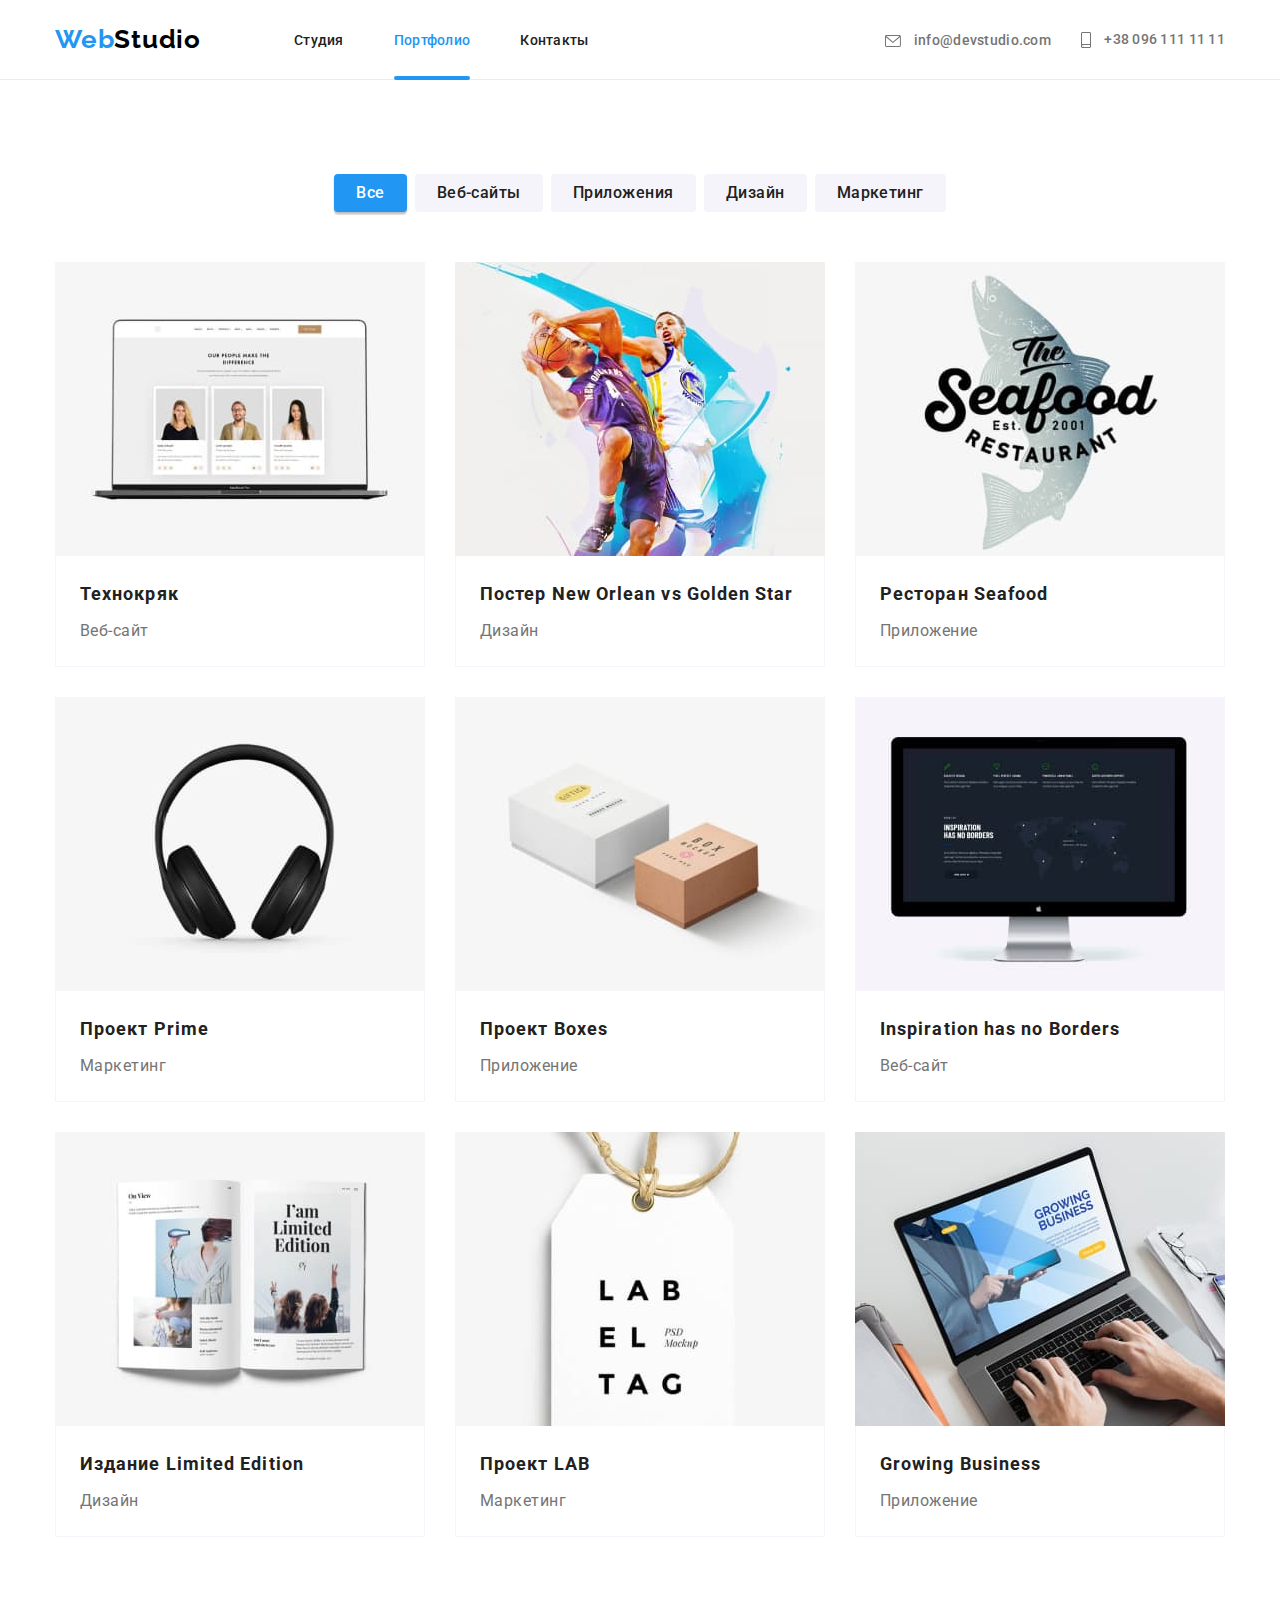
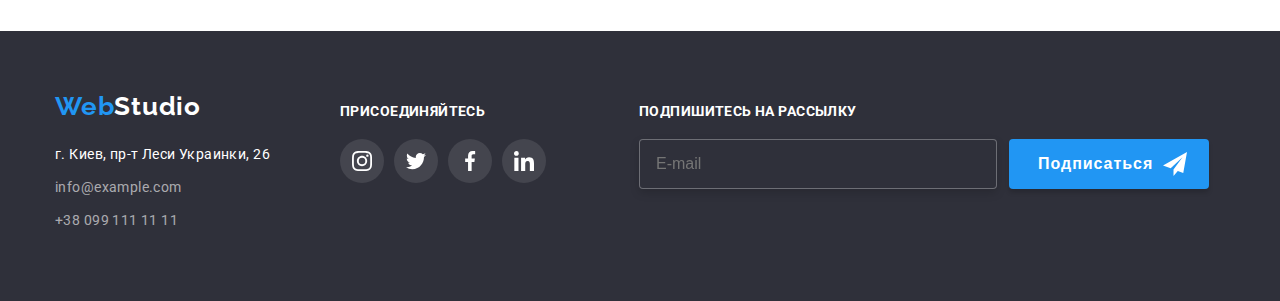
==== portfolio.html @ c829dadd "Initial commit" ====
<!DOCTYPE html>
<html lang="en">
  <head>
    <meta charset="UTF-8" />
    <meta http-equiv="X-UA-Compatible" content="IE=edge" />
    <meta name="viewport" content="width=device-width, initial-scale=1.0" />
    <title>Portfolio</title>
    <link rel="stylesheet" href="node_modules/modern-normalize/modern-normalize.css" />
    <link rel="stylesheet" href="./css/null.css" />
    <link rel="stylesheet" href="./css/styles.css" />
  </head>
  <body>
    <div class="wrapper">
      <header class="page-header">
        <div class="container">
          <nav class="main-nav">
            <a class="logo" href="./index.html"><span class="logo-blue">Web</span>Studio</a>
            <ul class="site-nav">
              <li class="site-nav-line">
                <a href="./index.html" class="nav-link">Студия</a>
              </li>
              <li class="site-nav-line">
                <a href="./portfolio.html" class="nav-link active">Портфолио</a>
              </li>
              <li class="site-nav-line">
                <a href="#" class="nav-link">Контакты</a>
              </li>
            </ul>

            <ul class="contacts">
              <li class="contacts-line">
                <a href="mailto:info@devstudio.com" class="contacts-link">
                  <svg width="16" height="12" class="contacts-icon">
                    <use href="./images/icons.svg#icon-envelope"></use>
                  </svg>
                  info@devstudio.com</a
                >
              </li>
              <li class="contacts-line">
                <a href="tel:+380961111111" class="contacts-link">
                  <svg width="10" height="16" class="contacts-icon">
                    <use href="./images/icons.svg#icon-smartphone"></use>
                  </svg>
                  +38 096 111 11 11</a
                >
              </li>
            </ul>
          </nav>
        </div>
      </header>
      <main>
        <section class="works section">
          <div class="container">
            <h1 class="visually-hidden">Кнопки навигации</h1>
            <ul class="buttons-list">
              <li class="buttons-list-item">
                <button class="buttons-list-button active-btn" type="button">Все</button>
              </li>
              <li class="buttons-list-item">
                <button class="buttons-list-button" type="button">Веб-сайты</button>
              </li>
              <li class="buttons-list-item">
                <button class="buttons-list-button" type="button">Приложения</button>
              </li>
              <li class="buttons-list-item">
                <button class="buttons-list-button" type="button">Дизайн</button>
              </li>
              <li class="buttons-list-item">
                <button class="buttons-list-button" type="button">Маркетинг</button>
              </li>
            </ul>
            <div class="projects">
              <h2 class="visually-hidden">Проэкты</h2>
              <ul class="projects-list">
                <li class="projects-list-item">
                  <a class="projects-link" href="#">
                    <div class="project-thumb">
                      <img
                        class="projects-list-img"
                        src="./images/techno.jpg"
                        alt="technocrack"
                        width="370"
                      />
                      <div class="project-overlay">
                        <p class="project-overlay-text">
                          Ресурс предлагает комплексные предложения с разным уровнем функционала и
                          сервисов. Все это позволит посетителю получить исчерпывающие сведения о
                          компании или частном лице.
                        </p>
                      </div>
                    </div>
                    <div class="projects-list-text">
                      <h3 class="projects-list-title">Технокряк</h3>
                      <p class="projects-list-type">Веб-сайт</p>
                    </div>
                  </a>
                </li>
                <li class="projects-list-item">
                  <a href="" class="projects-link">
                    <div class="project-thumb">
                      <img
                        class="projects-list-img"
                        src="./images/poster.jpg"
                        alt="poster"
                        width="370"
                      />
                      <div class="project-overlay">
                        <p class="project-overlay-text">
                          Ресурс предлагает комплексные предложения с разным уровнем функционала и
                          сервисов. Все это позволит посетителю получить исчерпывающие сведения о
                          компании или частном лице.
                        </p>
                      </div>
                    </div>
                    <div class="projects-list-text">
                      <h3 class="projects-list-title">Постер New Orlean vs Golden Star</h3>
                      <p class="projects-list-type">Дизайн</p>
                    </div>
                  </a>
                </li>
                <li class="projects-list-item">
                  <a href="" class="projects-link">
                    <div class="project-thumb">
                      <img
                        class="projects-list-img"
                        src="./images/seafood.jpg"
                        alt="seafood"
                        width="370"
                      />
                      <div class="project-overlay">
								<p class="project-overlay-text">
								  Ресурс предлагает комплексные предложения с разным уровнем функционала и
								  сервисов. Все это позволит посетителю получить исчерпывающие сведения о
								  компании или частном лице.
								</p>
							 </div>
                    </div>
                    <div class="projects-list-text">
                      <h3 class="projects-list-title">Ресторан Seafood</h3>
                      <p class="projects-list-type">Приложение</p>
                    </div>
                  </a>
                </li>
                <li class="projects-list-item">
                  <a href="" class="projects-link">
                    <div class="project-thumb">
                      <img
                        class="projects-list-img"
                        src="./images/prime.jpg"
                        alt="prime"
                        width="370"
                      />
                      <div class="project-overlay">
								<p class="project-overlay-text">
								  Ресурс предлагает комплексные предложения с разным уровнем функционала и
								  сервисов. Все это позволит посетителю получить исчерпывающие сведения о
								  компании или частном лице.
								</p>
							 </div>
                    </div>
                    <div class="projects-list-text">
                      <h3 class="projects-list-title">Проект Prime</h3>
                      <p class="projects-list-type">Маркетинг</p>
                    </div>
                  </a>
                </li>
                <li class="projects-list-item">
                  <a href="" class="projects-link">
                    <div class="project-thumb">
                      <img
                        class="projects-list-img"
                        src="./images/boxes.jpg"
                        alt="boxes"
                        width="370"
                      />
                      <div class="project-overlay">
								<p class="project-overlay-text">
								  Ресурс предлагает комплексные предложения с разным уровнем функционала и
								  сервисов. Все это позволит посетителю получить исчерпывающие сведения о
								  компании или частном лице.
								</p>
							 </div>
                    </div>
                    <div class="projects-list-text">
                      <h3 class="projects-list-title">Проект Boxes</h3>
                      <p class="projects-list-type">Приложение</p>
                    </div>
                  </a>
                </li>
                <li class="projects-list-item">
                  <a href="" class="projects-link">
                    <div class="project-thumb">
                      <img
                        class="projects-list-img"
                        src="./images/inspiration.jpg"
                        alt="image"
                        width="370"
                      />
                      <div class="project-overlay">
								<p class="project-overlay-text">
								  Ресурс предлагает комплексные предложения с разным уровнем функционала и
								  сервисов. Все это позволит посетителю получить исчерпывающие сведения о
								  компании или частном лице.
								</p>
							 </div>
                    </div>
                    <div class="projects-list-text">
                      <h3 class="projects-list-title">Inspiration has no Borders</h3>
                      <p class="projects-list-type">Веб-сайт</p>
                    </div>
                  </a>
                </li>
                <li class="projects-list-item">
                  <a href="" class="projects-link">
                    <div class="project-thumb">
                      <img
                        class="projects-list-img"
                        src="./images/edition.jpg"
                        alt="image"
                        width="370"
                      />
                      <div class="project-overlay">
								<p class="project-overlay-text">
								  Ресурс предлагает комплексные предложения с разным уровнем функционала и
								  сервисов. Все это позволит посетителю получить исчерпывающие сведения о
								  компании или частном лице.
								</p>
							 </div>
                    </div>
                    <div class="projects-list-text">
                      <h3 class="projects-list-title">Издание Limited Edition</h3>
                      <p class="projects-list-type">Дизайн</p>
                    </div>
                  </a>
                </li>
                <li class="projects-list-item">
                  <a href="" class="projects-link">
                    <div class="project-thumb">
                      <img
                        class="projects-list-img"
                        src="./images/lab.jpg"
                        alt="image"
                        width="370"
                      />
                      <div class="project-overlay">
								<p class="project-overlay-text">
								  Ресурс предлагает комплексные предложения с разным уровнем функционала и
								  сервисов. Все это позволит посетителю получить исчерпывающие сведения о
								  компании или частном лице.
								</p>
							 </div>
                    </div>
                    <div class="projects-list-text">
                      <h3 class="projects-list-title">Проект LAB</h3>
                      <p class="projects-list-type">Маркетинг</p>
                    </div>
                  </a>
                </li>
                <li class="projects-list-item">
                  <a href="" class="projects-link">
                    <div class="project-thumb">
                      <img
                        class="projects-list-img"
                        src="./images/growing.jpg"
                        alt="image"
                        width="370"
                      />
                      <div class="project-overlay">
								<p class="project-overlay-text">
								  Ресурс предлагает комплексные предложения с разным уровнем функционала и
								  сервисов. Все это позволит посетителю получить исчерпывающие сведения о
								  компании или частном лице.
								</p>
							 </div>
                    </div>
                    <div class="projects-list-text">
                      <h3 class="projects-list-title">Growing Business</h3>
                      <p class="projects-list-type">Приложение</p>
                    </div>
                  </a>
                </li>
              </ul>
            </div>
          </div>
        </section>
      </main>
		<footer class="footer">
			<div class="container">
				<div class="bottom-part">
					<div class="address-part">
						<a class="footer-logo" href="./index.html"><span class="logo-blue">Web</span>Studio</a>
						<address class="address">
							<ul class="address-list">
								<li class="address-list-item">
									<a class="address-list-item-map" href="https://goo.gl/maps/neRJqiE3Unt3BaTm8" target="_blank"
										rel="noopener nofollow noreferrer">г. Киев, пр-т Леси Украинки, 26</a>
								</li>
								<li class="address-list-item">
									<a class="address-list-item-link" href="mailto:info@example.com">info@example.com</a>
								</li>
								<li class="address-list-item">
									<a class="address-list-item-link" href="tel:+380991111111">+38 099 111 11 11</a>
								</li>
							</ul>
						</address>
					</div>
					<div class="social-part">
						<h2 class="join-title">Присоединяйтесь</h2>
						<ul class="social-links-footer-list">
							<li class="social-link-footer-item">
								<a href="#" class="social-footer-link">
									<svg width="20" height="20" class="social-footer-icon">
										<use href="./images/icons.svg#icon-instagram-2"></use>
									</svg>
								</a>
							</li>
							<li class="social-link-footer-item">
								<a href="#" class="social-footer-link">
									<svg width="20" height="20" class="social-footer-icon">
										<use href="./images/icons.svg#icon-twitter-1"></use>
									</svg>
								</a>
							</li>
							<li class="social-link-footer-item">
								<a href="#" class="social-footer-link">
									<svg width="20" height="20" class="social-footer-icon">
										<use href="./images/icons.svg#icon-facebook-1"></use>
									</svg>
								</a>
							</li>
							<li class="social-link-footer-item">
								<a href="#" class="social-footer-link">
									<svg width="20" height="20" class="social-footer-icon">
										<use href="./images/icons.svg#icon-linkedin-1"></use>
									</svg>
								</a>
							</li>
						</ul>
					</div>
					<div class="footer-form">
						<h2 class="footer-form-title">Подпишитесь на рассылку</h2>
						<form class="subscribe-form">
							<input class="footer-mail-input" type="email" placeholder="E-mail" name="email" />
							<button type="submit" class="footer-subscribe-btn">
								<span class="footer-button-title">Подписаться</span>
								<svg width="24" height="24" class="send-btn-icon">
									<use href="./images/icons.svg#icon-icon-send"></use>
								</svg>
							</button>
						</form>
					</div>
				</div>
			</div>
		</footer>
    </div>
  </body>
</html>
---- css/null.css ----
html {
  box-sizing: border-box;
}

*,
*::after,
*::before {
  box-sizing: inherit;
  margin: 0;
  padding: 0;
  border: 0;
}

/* Класс для обнуления базовых свойств у списков (ul) */
ul {
  list-style: none;
  padding-left: 0;
  margin: 0;
}

/* Класс для обнуления базовых свойств у ссылок */
a {
  text-decoration: none;
  color: inherit;
}

/* Свойства для корректного отображения картинок */
img {
  display: block;
  max-width: 100%;
  height: auto;
}

/* Свойства для обнуления курсива у address */
address {
  font-style: normal;
}
---- css/styles.css ----
@import url('https://fonts.googleapis.com/css2?family=Raleway:wght@700&family=Roboto:wght@400;500;700;900&display=swap');

.wrapper {
  min-height: 100%;
  overflow: hidden;
}

/* Created styles */
:root {
  --primary-text-color: #757575;
  --title-text-color: #212121;
  --accent: #2196f3;
  --section-color: #2f303a;
  --white: #ffffff;
  --black: #000000;
  --team-bckg: #f5f4fa;
  --footer-contacts: rgba(255, 255, 255, 0.6);
  --border-header: #ececec;
  --banner-gradient: rgba(47, 48, 58, 0.4);
  --social: #afb1b8;
}

/* header */
body {
  font-family: 'Roboto', sans-serif;
  color: var(--primary-text-color);
  letter-spacing: 0.03em;
  background-color: var(--white);
  font-size: 14px;
}
.container {
  max-width: 1200px;
  width: 100%;
  margin: 0 auto;
  padding-left: 15px;
  padding-right: 15px;
}
.page-header {
  height: 80px;
  padding: 24px 0 25px 0;
  border-bottom: 1px solid var(--border-header);
}
.main-nav {
  display: flex;
  align-items: center;
}
.logo {
  font-family: 'Raleway';
  font-weight: 700;
  font-size: 26px;
  line-height: calc(31 / 26);
  letter-spacing: 0.03em;
  color: var(--black);
  margin-right: 93px;
}
.logo-blue {
  color: var(--accent);
}
.site-nav {
  display: flex;
}
.contacts {
  display: flex;
  margin-left: auto;
}

.nav-link,
.contacts-link {
  font-weight: 500;
  font-size: 14px;
  line-height: calc(16 / 14);
  letter-spacing: 0.02em;
}
.site-nav-line:not(:last-child) {
  margin-right: 50px;
}
.contacts-line:not(:last-child) {
  margin-right: 30px;
}

.nav-link {
  color: var(--title-text-color);
  padding: 24px 0 32px 0;

  transition: color 250ms cubic-bezier(0.4, 0, 0.2, 1);
}
.contacts-link {
  color: var(--primary-text-color);
  vertical-align: middle;
  display: inline-block;
  transition: color 250ms cubic-bezier(0.4, 0, 0.2, 1);
}
.contacts-icon {
  vertical-align: middle;
  margin-right: 10px;
  display: inline-block;
  fill: currentColor;
  transition: fill 250ms cubic-bezier(0.4, 0, 0.2, 1);
}
.nav-link:hover,
.nav-link:focus,
.contacts-link:hover,
.contacts-link:focus,
.address-list-item-link:hover,
.address-list-item-link:focus {
  color: var(--accent);
}
.nav-link.active {
  position: relative;
}
.nav-link.active::after {
  content: '';
  position: absolute;
  left: 0;
  bottom: 0;

  display: block;
  width: 100%;
  height: 4px;
  background-color: var(--accent);
  border-radius: 2px;
}
.contacts-link:hover .contacts-icon,
.contacts-link:focus .contacts-icon {
  fill: var(--accent);
}
.active {
  color: var(--accent);
}

.section {
  padding-top: 94px;
  padding-bottom: 94px;
}

/* Hero */
.hero {
  background-color: var(--section-color);
  padding: 199px 0 201px 0;
  margin: 0 auto;
  text-align: center;
  max-width: 1600рх;
  width: 1600px;
  height: 600px;
  background-image: linear-gradient(to right, var(--banner-gradient), var(--banner-gradient)),
    url(../images/banner.jpg);
  background-size: contain;
  background-repeat: no-repeat;
  background-position: center;
}
.hero-title {
  color: var(--white);

  font-weight: 900;
  font-size: 44px;
  line-height: calc(60 / 44);
  width: 696px;
  margin: 0 auto;
  text-align: center;
  letter-spacing: 0.06em;
  text-transform: uppercase;
}
.hero-button {
  position: relative;

  text-align: center;
  letter-spacing: 0.06em;
  color: var(--white);
  font-weight: 700;
  font-size: 16px;
  line-height: calc(30 / 16);
  box-shadow: 0px 4px 4px rgba(0, 0, 0, 0.15);
  border-radius: 4px;
  background-color: var(--accent);
  padding: 10px 32px;
  margin-top: 30px;
  cursor: pointer;
}
.hero-button::after {
  content: '';
  position: absolute;
  left: 32px;
  bottom: 10px;

  display: block;
  width: 70%;
  height: 2px;
  border-radius: 50%;
  transform: scaleX(0);
  background-color: var(--white);
  transition: transform 250ms cubic-bezier(0.4, 0, 0.2, 1);
}
.hero-button:hover::after,
.hero-button:focus::after {
  transform: scaleX(1);
}
/* features */
.features-descr {
  display: flex;
  justify-content: space-between;
}
.features-descr-line {
  width: 270px;
}

.features-title {
  font-weight: 700;
  font-size: 14px;
  line-height: calc(16 / 14);
  text-transform: uppercase;
  color: var(--title-text-color);
  margin-bottom: 10px;
}
.features-title-text {
  font-size: 14px;
  line-height: calc(24 / 14);
  letter-spacing: 0.03em;
}
.feature-icon {
  display: flex;
  justify-content: center;
  align-items: center;
  width: 270px;
  height: 120px;
  background: var(--team-bckg);
  border-radius: 4px;
  margin-bottom: 30px;
}

/* speciality */
.speciality-title {
  font-weight: 700;
  font-size: 36px;
  line-height: calc(42 / 36);
  text-align: center;
  letter-spacing: 0.03em;
  color: var(--title-text-color);
  margin-bottom: 50px;
}
.speciality-list {
  display: flex;
  justify-content: space-between;
}
.speciality-thumb {
  position: relative;
}
.speciality-text {
  position: absolute;
  bottom: 0;
  width: 100%;
  display: inline-block;

  padding: 27px 0px;
  text-align: center;
  text-transform: uppercase;
  background-color: rgba(47, 48, 58, 0.8);
  color: var(--white);
  font-weight: 700;
  line-height: calc(16 / 14);
}

.speciality {
  padding-top: 0;
}
/* team */
.team-title {
  font-weight: 700;
  font-size: 36px;
  line-height: calc(42 / 36);
  text-align: center;
  letter-spacing: 0.03em;
  color: var(--title-text-color);
  margin-bottom: 50px;
}
.team {
  background-color: var(--team-bckg);
}
.team-list {
  display: flex;
  justify-content: space-between;
}
.team-list-item {
  box-shadow: 0px 1px 3px rgba(0, 0, 0, 0.12), 0px 1px 1px rgba(0, 0, 0, 0.14),
    0px 2px 1px rgba(0, 0, 0, 0.2);
  border-radius: 0px 0px 4px 4px;
  background-color: var(--white);
  text-align: center;
}
.team-card {
  padding-top: 30px;
  padding-bottom: 30px;
}
.team-list-item-title {
  font-weight: 500;
  font-size: 16px;
  line-height: calc(19 / 16);
  letter-spacing: 0.03em;
  color: var(--title-text-color);
  margin: 0 0 10px 0;
}
.team-list-item-desc {
  font-size: 16px;
  line-height: calc(19 / 16);
  letter-spacing: 0.03em;
  margin-bottom: 16px;
}
.social-links-list {
  display: flex;
  flex-direction: row;
  justify-content: center;
}
.social-link {
  width: 44px;
  height: 44px;
  display: block;
  display: flex;
  justify-content: center;
  align-items: center;
  outline: transparent;
  border-radius: 50%;
  background-color: var(--white);
  transition: background-color 250ms cubic-bezier(0.4, 0, 0.2, 1);
}
.social-link-item:not(:last-child) {
  margin-right: 10px;
}
.social-link:hover,
.social-link:focus {
  background-color: var(--accent);
}
.social-icon {
  fill: var(--social);
  transition: fill 250ms cubic-bezier(0.4, 0, 0.2, 1);
}
.social-link:hover .social-icon,
.social-link:focus .social-icon {
  fill: var(--white);
}
/* regular-customers */
.regular-customers {
  background-color: var(--white);
}
.regular-customers-title {
  font-weight: 700;
  font-size: 36px;
  line-height: calc(42 / 36);
  text-align: center;
  letter-spacing: 0.03em;
  color: var(--title-text-color);
  margin-bottom: 50px;
}
.regular-customers-list {
  display: flex;
  flex-direction: row;
  justify-content: space-between;
}
.regular-customers-list-link {
  display: inline-block;
  padding: 16px 32px;
  border: 1px solid #afb1b8;
  border-radius: 4px;
  outline: transparent;
  border-color: var(--social);
  transition: border-color 250ms cubic-bezier(0.4, 0, 0.2, 1);
}
.regular-customers-list-icon {
  fill: var(--social);
  transition: fill 250ms cubic-bezier(0.4, 0, 0.2, 1);
}
.regular-customers-list-link:hover,
.regular-customers-list-link:focus,
.regular-customers-list-link:hover .regular-customers-list-icon,
.regular-customers-list-link:focus .regular-customers-list-icon {
  border-color: var(--accent);
  fill: var(--accent);
}
/* footer */
.footer-logo {
  font-family: 'Raleway';
  font-weight: 700;
  font-size: 26px;
  line-height: calc(31 / 26);
  letter-spacing: 0.03em;
  color: var(--white);
  display: inline-block;
  margin-bottom: 20px;
}
.footer {
  background-color: var(--section-color);
  padding: 60px 0;
}
.address {
  font-style: normal;
}
.address-list-item {
  margin-bottom: 9px;
}
.address-list-item-map {
  color: var(--white);
  font-size: 14px;
  line-height: calc(24 / 14);
  letter-spacing: 0.03em;
}
.address-list-item-link {
  color: var(--footer-contacts);
  font-size: 14px;
  line-height: calc(24 / 14);
  letter-spacing: 0.03em;
  transition: color 250ms cubic-bezier(0.4, 0, 0.2, 1);
}
.bottom-part {
  display: flex;
  flex-direction: row;
}
.address-part {
  margin-right: 70px;
}
.social-part {
  padding-top: 12px;
  margin-right: 93px;
}
.join-title {
  font-weight: 700;
  font-size: 14px;
  line-height: calc(16 / 14);
  letter-spacing: 0.03em;
  text-transform: uppercase;
  color: var(--white);
  margin-bottom: 20px;
}
.social-links-footer-list {
  display: flex;
  flex-direction: row;
  justify-content: center;
  padding-bottom: 30px;
}

.social-footer-link {
  width: 44px;
  height: 44px;
  display: block;
  display: flex;
  justify-content: center;
  align-items: center;
  outline: transparent;
  border-radius: 50%;
  background-color: rgba(255, 255, 255, 0.1);
  transition: background-color 250ms cubic-bezier(0.4, 0, 0.2, 1);
}

.social-link-footer-item:not(:last-child) {
  margin-right: 10px;
}
.social-footer-icon {
  fill: var(--white);
}
.social-footer-link:hover,
.social-footer-link:focus {
  background-color: var(--accent);
}
.footer-form {
  padding-top: 12px;
}

.footer-form-title {
  font-weight: 700;
  font-size: 14px;
  line-height: calc(16 / 14);
  letter-spacing: 0.03em;
  text-transform: uppercase;
  color: var(--white);
  margin-bottom: 20px;
}
.subscribe-form {
  display: flex;
}
.footer-mail-input {
  width: 358px;
  display: block;
  background-color: var(--section-color);
  border: 1px solid rgba(255, 255, 255, 0.3);
  filter: drop-shadow(0px 4px 4px rgba(0, 0, 0, 0.15));
  border-radius: 4px;
  padding: 15px 16px 15px 16px;
  color: var(--footer-contacts);
  font-size: 16px;
  margin-right: 12px;
  outline: transparent;
  transition: border 250ms cubic-bezier(0.4, 0, 0.2, 1);
}
.footer-mail-input:focus {
  border: 1px solid var(--accent);
}
.footer-subscribe-btn {
  display: flex;
  align-items: center;
  min-width: 200px;
  box-shadow: 0px 4px 4px rgba(0, 0, 0, 0.15);
  border-radius: 4px;
  background-color: var(--accent);
  cursor: pointer;
}
.footer-button-title {
  display: inline-block;
  padding: 10px 10px 10px 29px;
  color: var(--white);
  font-weight: 700;
  font-size: 16px;
  line-height: calc(30 / 16);
  text-align: center;
  letter-spacing: 0.06em;
}
.send-btn-icon {
  fill: var(--white);
}
/* buttons */
.buttons-list {
  display: flex;
  justify-content: center;
  margin-bottom: 50px;
}
.buttons-list-button {
  font-weight: 500;
  font-size: 16px;
  line-height: calc(26 / 16);
  text-align: center;
  letter-spacing: 0.03em;
  padding: 6px 22px;
  color: var(--title-text-color);
  border-radius: 4px;
  background-color: var(--team-bckg);
  cursor: pointer;
  font-family: inherit;
  box-shadow: none;
  outline: transparent;
  transition: box-shadow 250ms cubic-bezier(0.4, 0, 0.2, 1),
    background-color 250ms cubic-bezier(0.4, 0, 0.2, 1), color 250ms cubic-bezier(0.4, 0, 0.2, 1);
}
.buttons-list-item:not(:last-child) {
  margin-right: 8px;
}
.buttons-list-button:hover,
.buttons-list-button:focus {
  box-shadow: 0px 3px 1px rgba(0, 0, 0, 0.1), 0px 1px 2px rgba(0, 0, 0, 0.08),
    0px 2px 2px rgba(0, 0, 0, 0.12);
  background-color: var(--accent);
  color: var(--white);
}
.active-btn {
  box-shadow: 0px 3px 1px rgba(0, 0, 0, 0.1), 0px 1px 2px rgba(0, 0, 0, 0.08),
    0px 2px 2px rgba(0, 0, 0, 0.12);
  background-color: var(--accent);
  color: var(--white);
}
/* projects */
.projects-list {
  display: flex;
  flex-wrap: wrap;
  justify-content: space-between;
}
.projects-list-item {
  margin-right: 30px;
  margin-bottom: 30px;
}
.projects-list-item:nth-child(3n) {
  margin-right: 0;
}
.projects-list-item:nth-last-child(-n + 3) {
  margin-bottom: 0;
}

.projects-list-text {
  padding: 20px 24px;
  border: 1px solid var(--team-bckg);
  border-top: 0;
}
.projects-list-title {
  font-weight: 700;
  font-size: 18px;
  line-height: calc(36 / 18);
  letter-spacing: 0.06em;
  color: var(--title-text-color);
  margin-bottom: 4px;
}
.projects-list-type {
  font-size: 16px;
  line-height: calc(30 / 16);
  letter-spacing: 0.03em;
}
.project-thumb {
  position: relative;
  overflow: hidden;
}

.project-overlay {
  position: absolute;
  top: 0;
  left: 0;

  width: 100%;
  height: 100%;
  padding: 63px 24px;
  font-size: 18px;
  line-height: calc(28 / 18);
  background-color: rgba(33, 150, 243, 0.9);
  color: var(--white);
  transform: translateY(100%);
  transition: transform 250ms cubic-bezier(0.4, 0, 0.2, 1);
}
.projects-link {
  display: block;
  outline: transparent;
  transition: box-shadow 250ms cubic-bezier(0.4, 0, 0.2, 1);
}

.projects-link:hover,
.projects-link:focus {
  box-shadow: 0px 1px 1px rgba(0, 0, 0, 0.12), 0px 4px 4px rgba(0, 0, 0, 0.06),
    1px 4px 6px rgba(0, 0, 0, 0.16);
}
.projects-link:hover .project-overlay,
.projects-link:focus .project-overlay {
  transform: translateY(0%);
}

/* modal */
.backdrop {
  position: fixed;
  top: 0;
  left: 0;
  width: 100%;
  height: 100%;
  opacity: 1;
  background-color: rgba(0, 0, 0, 0.2);
  transition: opacity 250ms cubic-bezier(0.4, 0, 0.2, 1);
}
.backdrop.is-hidden {
  opacity: 0;
  pointer-events: none;
}
.backdrop.is-hidden .modal {
  transform: translate(-50%, -50%) scale(1.3);
}
.modal {
  position: absolute;
  top: 50%;
  left: 50%;
  transform: translate(-50%, -50%) scale(1);

  width: 528px;
  height: 581px;
  background-color: var(--white);
  box-shadow: 0px 1px 3px rgba(0, 0, 0, 0.12), 0px 1px 1px rgba(0, 0, 0, 0.14),
    0px 2px 1px rgba(0, 0, 0, 0.2);
  border-radius: 4px;
  transition: transform 250ms cubic-bezier(0.4, 0, 0.2, 1);
}
.close-btn {
  position: absolute;
  top: 8px;
  right: 8px;

  display: flex;
  justify-content: center;
  align-items: center;
  width: 30px;
  height: 30px;
  border: 1px solid rgba(0, 0, 0, 0.1);
  border-radius: 50%;
  background-color: var(--white);
  cursor: pointer;
}

.close-btn-icon {
  fill: var(--black);
  transition: fill 250ms cubic-bezier(0.4, 0, 0.2, 1);
}
.close-btn:hover .close-btn-icon {
  fill: var(--accent);
}
.modal-title {
  padding-top: 40px;
  text-align: center;
  margin-bottom: 12px;
  font-weight: 700;
  font-size: 20px;
  line-height: calc(23 / 20);
  color: var(--title-text-color);
}
.modal-form {
  display: flex;
  flex-direction: column;
  justify-content: center;
  align-items: center;
}
.fieldset {
  width: 448px;
  margin-bottom: 20px;
}
.modal-form-label {
  display: flex;
  flex-direction: column;
  margin-bottom: 10px;
}
.modal-form-label:last-child {
  margin-bottom: 0;
}
.modal-form-label-title {
  margin-bottom: 4px;
  font-size: 12px;
  line-height: calc(14 / 12);
  letter-spacing: 0.01em;
  color: var(--primary-text-color);
}
.form-input {
  width: 100%;
  border: 1px solid rgba(33, 33, 33, 0.2);
  border-radius: 4px;
  font-family: inherit;
  font-size: inherit;
  padding: 12px 12px 12px 42px;
  cursor: pointer;
  outline: transparent;
  transition: border 250ms cubic-bezier(0.4, 0, 0.2, 1);
}
.modal-form-label > textarea {
  display: block;
  height: 120px;
  border: 1px solid rgba(33, 33, 33, 0.2);
  border-radius: 4px;
  resize: none;
  padding: 12px 16px;
  font-size: inherit;
  font-family: inherit;
  outline: transparent;
  transition: border 250ms cubic-bezier(0.4, 0, 0.2, 1);
}
.form-input:focus,
.modal-form-label > textarea:focus {
  border: 1px solid var(--accent);
}
.modal-form-label > textarea::placeholder {
  font-family: inherit;
  color: rgba(117, 117, 117, 0.5);
}
.checkbox-label {
  margin-bottom: 30px;
}
.checkbox-label > a {
  color: var(--accent);
  text-decoration: underline;
}
.checkbox-label > a:hover {
  text-decoration: none;
}
.modal-form-button {
  width: 200px;
  padding: 10px 0;
  background-color: var(--accent);
  color: var(--white);
  font-weight: 700;
  font-size: 16px;
  line-height: calc(30 / 16);
  border-radius: 4px;
  cursor: pointer;
  transition: box-shadow 250ms cubic-bezier(0.4, 0, 0.2, 1);
}
.modal-form-button:hover {
  box-shadow: 0px 4px 4px rgba(0, 0, 0, 0.15);
  cursor: pointer;
}
.field-container {
  position: relative;
}
.form-field-icon {
  position: absolute;
  top: 50%;
  left: 12px;
  transform: translateY(-50%);
  fill: var(--title-text-color);
  transition: fill 250ms cubic-bezier(0.4, 0, 0.2, 1);
}
.form-input:focus + .form-field-icon {
  fill: var(--accent);
}
.checkbox-item {
  position: absolute;
  appearance: none;
}
.checkbox-label {
  display: flex;
  justify-content: center;
  align-content: center;
  align-items: center;
  vertical-align: middle;
}
.checkbox-icon {
  display: flex;
  justify-content: center;
  align-items: center;
  width: 16px;
  height: 15px;
  border: 2px solid var(--title-text-color);
  margin-right: 7px;
  border-radius: 2px;
  transition: background-color 250ms cubic-bezier(0.4, 0, 0.2, 1),
    border 250ms cubic-bezier(0.4, 0, 0.2, 1);
}
.checkbox-item:checked + .checkbox-icon {
  background-color: var(--accent);
  border-color: transparent;
}

/* to hide elements */
.visually-hidden {
  position: absolute;
  width: 1px;
  height: 1px;
  margin: -1px;
  border: 0;
  padding: 0;

  white-space: nowrap;
  clip-path: inset(100%);
  clip: rect(0 0 0 0);
  overflow: hidden;
}
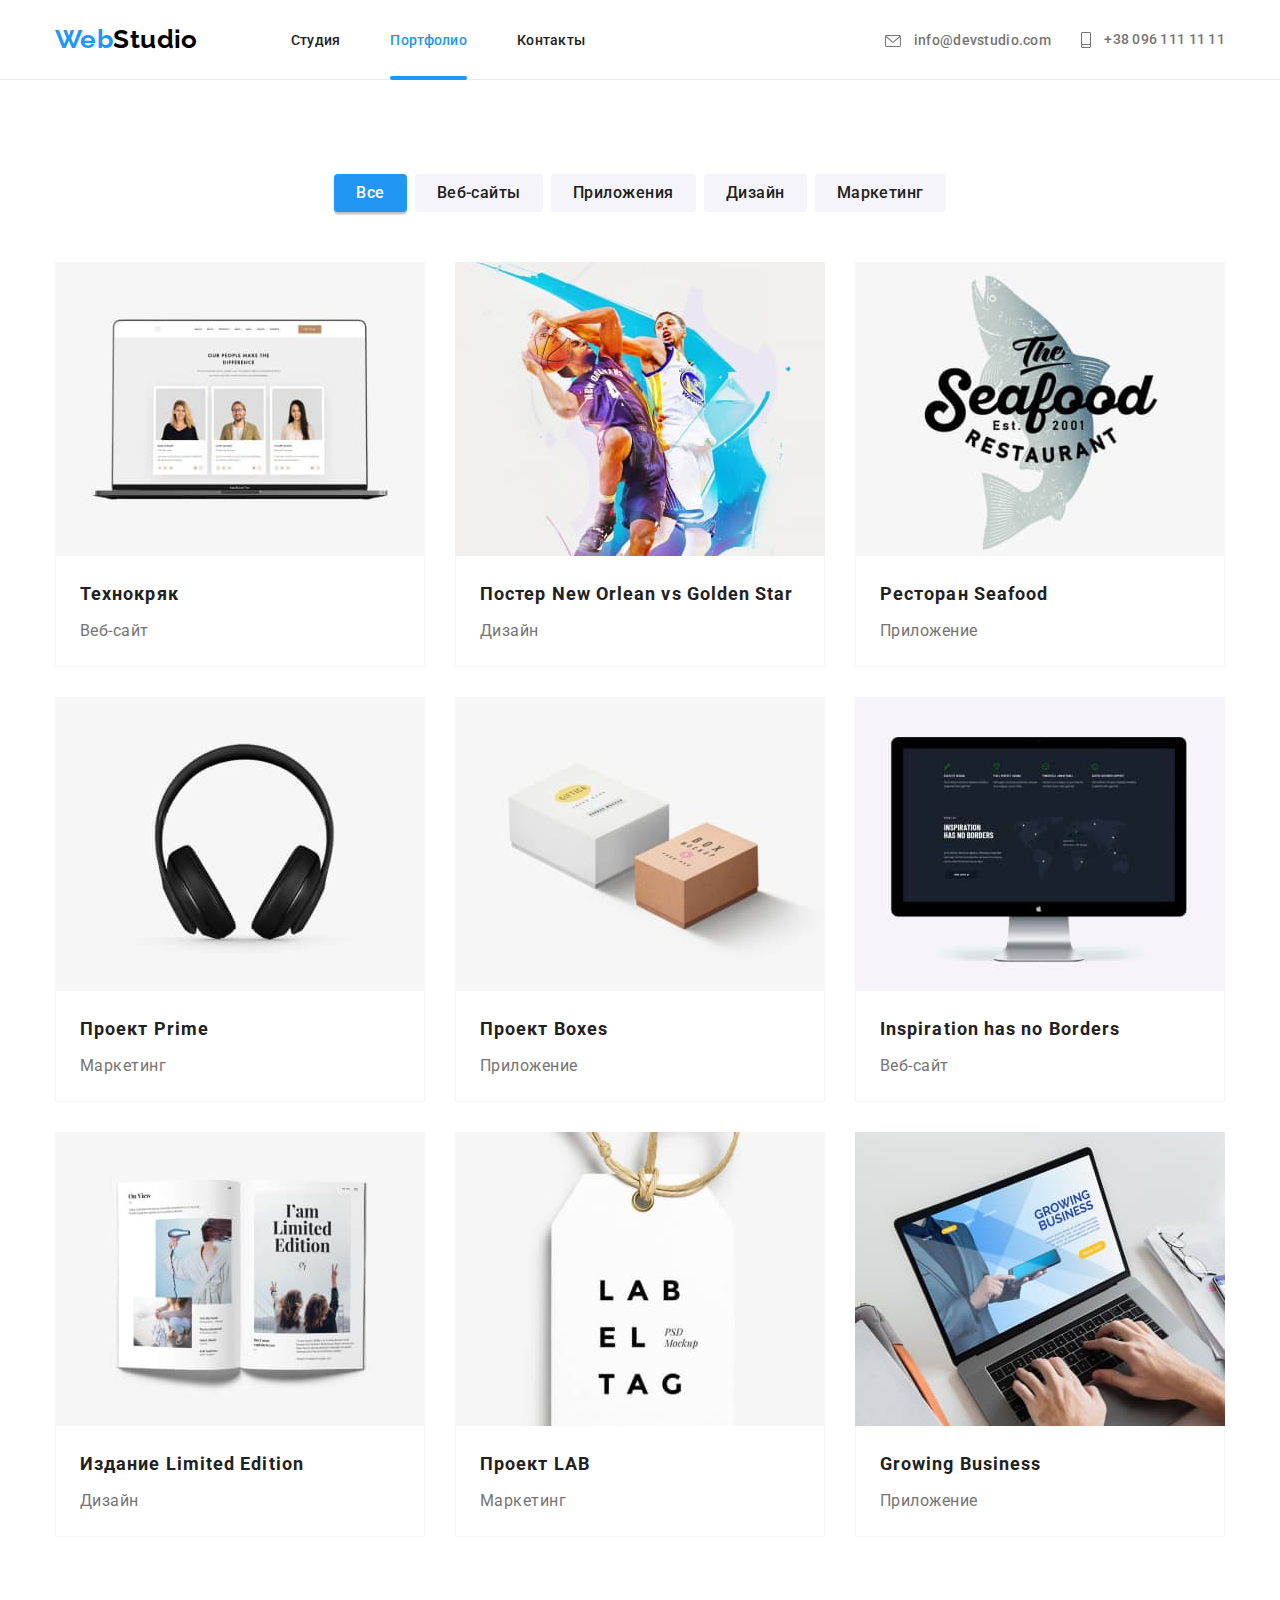
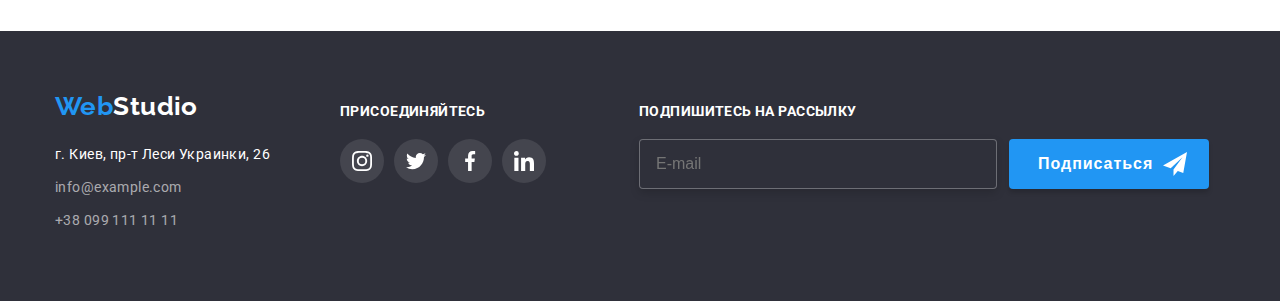
==== commit 81484e37: "SASS" ====
--- a/portfolio.html
+++ b/portfolio.html
@@ -6,39 +6,44 @@
     <meta name="viewport" content="width=device-width, initial-scale=1.0" />
     <title>Portfolio</title>
     <link rel="stylesheet" href="node_modules/modern-normalize/modern-normalize.css" />
-    <link rel="stylesheet" href="./css/null.css" />
-    <link rel="stylesheet" href="./css/styles.css" />
-  </head>
+    <link rel="stylesheet" href="./css/main.min.css" />
+    </head>
   <body>
     <div class="wrapper">
       <header class="page-header">
         <div class="container">
-          <nav class="main-nav">
-            <a class="logo" href="./index.html"><span class="logo-blue">Web</span>Studio</a>
-            <ul class="site-nav">
-              <li class="site-nav-line">
-                <a href="./index.html" class="nav-link">Студия</a>
-              </li>
-              <li class="site-nav-line">
-                <a href="./portfolio.html" class="nav-link active">Портфолио</a>
-              </li>
-              <li class="site-nav-line">
-                <a href="#" class="nav-link">Контакты</a>
+          <nav class="page-header__navigation">
+            <a class="logo logo--dark" href="./index.html"
+              ><span class="logo--colored">Web</span>Studio</a
+            >
+            <ul class="page-header__nav-list">
+              <li class="page-header__nav-line">
+                <a href="./index.html" class="page-header__nav-link">Студия</a>
+              </li>
+              <li class="page-header__nav-line">
+                <a
+                  href="./portfolio.html"
+                  class="page-header__nav-link page-header__nav-link--active"
+                  >Портфолио</a
+                >
+              </li>
+              <li class="page-header__nav-line">
+                <a href="#" class="page-header__nav-link">Контакты</a>
               </li>
             </ul>
 
             <ul class="contacts">
-              <li class="contacts-line">
-                <a href="mailto:info@devstudio.com" class="contacts-link">
-                  <svg width="16" height="12" class="contacts-icon">
+              <li class="contacts__item">
+                <a href="mailto:info@devstudio.com" class="contacts__link">
+                  <svg width="16" height="12" class="contacts__icon">
                     <use href="./images/icons.svg#icon-envelope"></use>
                   </svg>
                   info@devstudio.com</a
                 >
               </li>
-              <li class="contacts-line">
-                <a href="tel:+380961111111" class="contacts-link">
-                  <svg width="10" height="16" class="contacts-icon">
+              <li class="contacts__item">
+                <a href="tel:+380961111111" class="contacts__link">
+                  <svg width="10" height="16" class="contacts__icon">
                     <use href="./images/icons.svg#icon-smartphone"></use>
                   </svg>
                   +38 096 111 11 11</a
@@ -52,306 +57,281 @@
         <section class="works section">
           <div class="container">
             <h1 class="visually-hidden">Кнопки навигации</h1>
-            <ul class="buttons-list">
-              <li class="buttons-list-item">
-                <button class="buttons-list-button active-btn" type="button">Все</button>
-              </li>
-              <li class="buttons-list-item">
-                <button class="buttons-list-button" type="button">Веб-сайты</button>
-              </li>
-              <li class="buttons-list-item">
-                <button class="buttons-list-button" type="button">Приложения</button>
-              </li>
-              <li class="buttons-list-item">
-                <button class="buttons-list-button" type="button">Дизайн</button>
-              </li>
-              <li class="buttons-list-item">
-                <button class="buttons-list-button" type="button">Маркетинг</button>
+            <ul class="buttons">
+              <li class="buttons__item">
+                <button class="buttons__button buttons__button--active" type="button">Все</button>
+              </li>
+              <li class="buttons__item">
+                <button class="buttons__button" type="button">Веб-сайты</button>
+              </li>
+              <li class="buttons__item">
+                <button class="buttons__button" type="button">Приложения</button>
+              </li>
+              <li class="buttons__item">
+                <button class="buttons__button" type="button">Дизайн</button>
+              </li>
+              <li class="buttons__item">
+                <button class="buttons__button" type="button">Маркетинг</button>
               </li>
             </ul>
-            <div class="projects">
-              <h2 class="visually-hidden">Проэкты</h2>
-              <ul class="projects-list">
-                <li class="projects-list-item">
-                  <a class="projects-link" href="#">
-                    <div class="project-thumb">
-                      <img
-                        class="projects-list-img"
-                        src="./images/techno.jpg"
-                        alt="technocrack"
-                        width="370"
-                      />
-                      <div class="project-overlay">
-                        <p class="project-overlay-text">
-                          Ресурс предлагает комплексные предложения с разным уровнем функционала и
-                          сервисов. Все это позволит посетителю получить исчерпывающие сведения о
-                          компании или частном лице.
-                        </p>
-                      </div>
-                    </div>
-                    <div class="projects-list-text">
-                      <h3 class="projects-list-title">Технокряк</h3>
-                      <p class="projects-list-type">Веб-сайт</p>
-                    </div>
+            <h2 class="visually-hidden">Проэкты</h2>
+            <ul class="projects">
+              <li class="projects__item">
+                <a class="projects__link" href="#">
+                  <div class="projects__thumb">
+                    <img
+                      class="projects__img"
+                      src="./images/techno.jpg"
+                      alt="technocrack"
+                      width="370"
+                    />
+                    <div class="projects__overlay">
+                      <p class="projects__overlay-text">
+                        Ресурс предлагает комплексные предложения с разным уровнем функционала и
+                        сервисов. Все это позволит посетителю получить исчерпывающие сведения о
+                        компании или частном лице.
+                      </p>
+                    </div>
+                  </div>
+                  <div class="projects__text">
+                    <h3 class="projects__title">Технокряк</h3>
+                    <p class="projects__type">Веб-сайт</p>
+                  </div>
+                </a>
+              </li>
+              <li class="projects__item">
+                <a href="" class="projects__link">
+                  <div class="projects__thumb">
+                    <img class="projects__img" src="./images/poster.jpg" alt="poster" width="370" />
+                    <div class="projects__overlay">
+                      <p class="projects__overlay-text">
+                        Ресурс предлагает комплексные предложения с разным уровнем функционала и
+                        сервисов. Все это позволит посетителю получить исчерпывающие сведения о
+                        компании или частном лице.
+                      </p>
+                    </div>
+                  </div>
+                  <div class="projects__text">
+                    <h3 class="projects__title">Постер New Orlean vs Golden Star</h3>
+                    <p class="projects__type">Дизайн</p>
+                  </div>
+                </a>
+              </li>
+              <li class="projects__item">
+                <a href="" class="projects__link">
+                  <div class="projects__thumb">
+                    <img
+                      class="projects__img"
+                      src="./images/seafood.jpg"
+                      alt="seafood"
+                      width="370"
+                    />
+                    <div class="projects__overlay">
+                      <p class="projects__overlay-text">
+                        Ресурс предлагает комплексные предложения с разным уровнем функционала и
+                        сервисов. Все это позволит посетителю получить исчерпывающие сведения о
+                        компании или частном лице.
+                      </p>
+                    </div>
+                  </div>
+                  <div class="projects__text">
+                    <h3 class="projects__title">Ресторан Seafood</h3>
+                    <p class="projects__type">Приложение</p>
+                  </div>
+                </a>
+              </li>
+              <li class="projects__item">
+                <a href="" class="projects__link">
+                  <div class="projects__thumb">
+                    <img class="projects__img" src="./images/prime.jpg" alt="prime" width="370" />
+                    <div class="projects__overlay">
+                      <p class="projects__overlay-text">
+                        Ресурс предлагает комплексные предложения с разным уровнем функционала и
+                        сервисов. Все это позволит посетителю получить исчерпывающие сведения о
+                        компании или частном лице.
+                      </p>
+                    </div>
+                  </div>
+                  <div class="projects__text">
+                    <h3 class="projects__title">Проект Prime</h3>
+                    <p class="projects__type">Маркетинг</p>
+                  </div>
+                </a>
+              </li>
+              <li class="projects__item">
+                <a href="" class="projects__link">
+                  <div class="projects__thumb">
+                    <img class="projects__img" src="./images/boxes.jpg" alt="boxes" width="370" />
+                    <div class="projects__overlay">
+                      <p class="projects__overlay-text">
+                        Ресурс предлагает комплексные предложения с разным уровнем функционала и
+                        сервисов. Все это позволит посетителю получить исчерпывающие сведения о
+                        компании или частном лице.
+                      </p>
+                    </div>
+                  </div>
+                  <div class="projects__text">
+                    <h3 class="projects__title">Проект Boxes</h3>
+                    <p class="projects__type">Приложение</p>
+                  </div>
+                </a>
+              </li>
+              <li class="projects__item">
+                <a href="" class="projects__link">
+                  <div class="projects__thumb">
+                    <img
+                      class="projects__img"
+                      src="./images/inspiration.jpg"
+                      alt="image"
+                      width="370"
+                    />
+                    <div class="projects__overlay">
+                      <p class="projects__overlay-text">
+                        Ресурс предлагает комплексные предложения с разным уровнем функционала и
+                        сервисов. Все это позволит посетителю получить исчерпывающие сведения о
+                        компании или частном лице.
+                      </p>
+                    </div>
+                  </div>
+                  <div class="projects__text">
+                    <h3 class="projects__title">Inspiration has no Borders</h3>
+                    <p class="projects__type">Веб-сайт</p>
+                  </div>
+                </a>
+              </li>
+              <li class="projects__item">
+                <a href="" class="projects__link">
+                  <div class="projects__thumb">
+                    <img class="projects__img" src="./images/edition.jpg" alt="image" width="370" />
+                    <div class="projects__overlay">
+                      <p class="projects__overlay-text">
+                        Ресурс предлагает комплексные предложения с разным уровнем функционала и
+                        сервисов. Все это позволит посетителю получить исчерпывающие сведения о
+                        компании или частном лице.
+                      </p>
+                    </div>
+                  </div>
+                  <div class="projects__text">
+                    <h3 class="projects__title">Издание Limited Edition</h3>
+                    <p class="projects__type">Дизайн</p>
+                  </div>
+                </a>
+              </li>
+              <li class="projects__item">
+                <a href="" class="projects__link">
+                  <div class="projects__thumb">
+                    <img class="projects__img" src="./images/lab.jpg" alt="image" width="370" />
+                    <div class="projects__overlay">
+                      <p class="projects__overlay-text">
+                        Ресурс предлагает комплексные предложения с разным уровнем функционала и
+                        сервисов. Все это позволит посетителю получить исчерпывающие сведения о
+                        компании или частном лице.
+                      </p>
+                    </div>
+                  </div>
+                  <div class="projects__text">
+                    <h3 class="projects__title">Проект LAB</h3>
+                    <p class="projects__type">Маркетинг</p>
+                  </div>
+                </a>
+              </li>
+              <li class="projects__item">
+                <a href="" class="projects__link">
+                  <div class="projects__thumb">
+                    <img class="projects__img" src="./images/growing.jpg" alt="image" width="370" />
+                    <div class="projects__overlay">
+                      <p class="projects__overlay-text">
+                        Ресурс предлагает комплексные предложения с разным уровнем функционала и
+                        сервисов. Все это позволит посетителю получить исчерпывающие сведения о
+                        компании или частном лице.
+                      </p>
+                    </div>
+                  </div>
+                  <div class="projects__text">
+                    <h3 class="projects__title">Growing Business</h3>
+                    <p class="projects__type">Приложение</p>
+                  </div>
+                </a>
+              </li>
+            </ul>
+          </div>
+        </section>
+      </main>
+      <footer class="footer">
+        <div class="container">
+          <div class="bottom-part">
+            <div class="address-part">
+              <a class="logo logo--light" href="./index.html"
+                ><span class="logo--colored">Web</span>Studio</a
+              >
+              <address class="address">
+                <ul class="address__list">
+                  <li class="address__item">
+                    <a
+                      class="address__map"
+                      href="https://goo.gl/maps/neRJqiE3Unt3BaTm8"
+                      target="_blank"
+                      rel="noopener nofollow noreferrer"
+                      >г. Киев, пр-т Леси Украинки, 26</a
+                    >
+                  </li>
+                  <li class="address__item">
+                    <a class="address__link" href="mailto:info@example.com">info@example.com</a>
+                  </li>
+                  <li class="address__item">
+                    <a class="address__link" href="tel:+380991111111">+38 099 111 11 11</a>
+                  </li>
+                </ul>
+              </address>
+            </div>
+            <div class="join">
+              <h2 class="join__title">Присоединяйтесь</h2>
+              <ul class="socials-list">
+                <li class="socials-list__item">
+                  <a href="#" class="join__social-link socials-list__link">
+                    <svg width="20" height="20" class="join__icon">
+                      <use href="./images/icons.svg#icon-instagram-2"></use>
+                    </svg>
                   </a>
                 </li>
-                <li class="projects-list-item">
-                  <a href="" class="projects-link">
-                    <div class="project-thumb">
-                      <img
-                        class="projects-list-img"
-                        src="./images/poster.jpg"
-                        alt="poster"
-                        width="370"
-                      />
-                      <div class="project-overlay">
-                        <p class="project-overlay-text">
-                          Ресурс предлагает комплексные предложения с разным уровнем функционала и
-                          сервисов. Все это позволит посетителю получить исчерпывающие сведения о
-                          компании или частном лице.
-                        </p>
-                      </div>
-                    </div>
-                    <div class="projects-list-text">
-                      <h3 class="projects-list-title">Постер New Orlean vs Golden Star</h3>
-                      <p class="projects-list-type">Дизайн</p>
-                    </div>
+                <li class="socials-list__item">
+                  <a href="#" class="join__social-link socials-list__link">
+                    <svg width="20" height="20" class="join__icon">
+                      <use href="./images/icons.svg#icon-twitter-1"></use>
+                    </svg>
                   </a>
                 </li>
-                <li class="projects-list-item">
-                  <a href="" class="projects-link">
-                    <div class="project-thumb">
-                      <img
-                        class="projects-list-img"
-                        src="./images/seafood.jpg"
-                        alt="seafood"
-                        width="370"
-                      />
-                      <div class="project-overlay">
-								<p class="project-overlay-text">
-								  Ресурс предлагает комплексные предложения с разным уровнем функционала и
-								  сервисов. Все это позволит посетителю получить исчерпывающие сведения о
-								  компании или частном лице.
-								</p>
-							 </div>
-                    </div>
-                    <div class="projects-list-text">
-                      <h3 class="projects-list-title">Ресторан Seafood</h3>
-                      <p class="projects-list-type">Приложение</p>
-                    </div>
+                <li class="socials-list__item">
+                  <a href="#" class="join__social-link socials-list__link">
+                    <svg width="20" height="20" class="join__icon">
+                      <use href="./images/icons.svg#icon-facebook-1"></use>
+                    </svg>
                   </a>
                 </li>
-                <li class="projects-list-item">
-                  <a href="" class="projects-link">
-                    <div class="project-thumb">
-                      <img
-                        class="projects-list-img"
-                        src="./images/prime.jpg"
-                        alt="prime"
-                        width="370"
-                      />
-                      <div class="project-overlay">
-								<p class="project-overlay-text">
-								  Ресурс предлагает комплексные предложения с разным уровнем функционала и
-								  сервисов. Все это позволит посетителю получить исчерпывающие сведения о
-								  компании или частном лице.
-								</p>
-							 </div>
-                    </div>
-                    <div class="projects-list-text">
-                      <h3 class="projects-list-title">Проект Prime</h3>
-                      <p class="projects-list-type">Маркетинг</p>
-                    </div>
-                  </a>
-                </li>
-                <li class="projects-list-item">
-                  <a href="" class="projects-link">
-                    <div class="project-thumb">
-                      <img
-                        class="projects-list-img"
-                        src="./images/boxes.jpg"
-                        alt="boxes"
-                        width="370"
-                      />
-                      <div class="project-overlay">
-								<p class="project-overlay-text">
-								  Ресурс предлагает комплексные предложения с разным уровнем функционала и
-								  сервисов. Все это позволит посетителю получить исчерпывающие сведения о
-								  компании или частном лице.
-								</p>
-							 </div>
-                    </div>
-                    <div class="projects-list-text">
-                      <h3 class="projects-list-title">Проект Boxes</h3>
-                      <p class="projects-list-type">Приложение</p>
-                    </div>
-                  </a>
-                </li>
-                <li class="projects-list-item">
-                  <a href="" class="projects-link">
-                    <div class="project-thumb">
-                      <img
-                        class="projects-list-img"
-                        src="./images/inspiration.jpg"
-                        alt="image"
-                        width="370"
-                      />
-                      <div class="project-overlay">
-								<p class="project-overlay-text">
-								  Ресурс предлагает комплексные предложения с разным уровнем функционала и
-								  сервисов. Все это позволит посетителю получить исчерпывающие сведения о
-								  компании или частном лице.
-								</p>
-							 </div>
-                    </div>
-                    <div class="projects-list-text">
-                      <h3 class="projects-list-title">Inspiration has no Borders</h3>
-                      <p class="projects-list-type">Веб-сайт</p>
-                    </div>
-                  </a>
-                </li>
-                <li class="projects-list-item">
-                  <a href="" class="projects-link">
-                    <div class="project-thumb">
-                      <img
-                        class="projects-list-img"
-                        src="./images/edition.jpg"
-                        alt="image"
-                        width="370"
-                      />
-                      <div class="project-overlay">
-								<p class="project-overlay-text">
-								  Ресурс предлагает комплексные предложения с разным уровнем функционала и
-								  сервисов. Все это позволит посетителю получить исчерпывающие сведения о
-								  компании или частном лице.
-								</p>
-							 </div>
-                    </div>
-                    <div class="projects-list-text">
-                      <h3 class="projects-list-title">Издание Limited Edition</h3>
-                      <p class="projects-list-type">Дизайн</p>
-                    </div>
-                  </a>
-                </li>
-                <li class="projects-list-item">
-                  <a href="" class="projects-link">
-                    <div class="project-thumb">
-                      <img
-                        class="projects-list-img"
-                        src="./images/lab.jpg"
-                        alt="image"
-                        width="370"
-                      />
-                      <div class="project-overlay">
-								<p class="project-overlay-text">
-								  Ресурс предлагает комплексные предложения с разным уровнем функционала и
-								  сервисов. Все это позволит посетителю получить исчерпывающие сведения о
-								  компании или частном лице.
-								</p>
-							 </div>
-                    </div>
-                    <div class="projects-list-text">
-                      <h3 class="projects-list-title">Проект LAB</h3>
-                      <p class="projects-list-type">Маркетинг</p>
-                    </div>
-                  </a>
-                </li>
-                <li class="projects-list-item">
-                  <a href="" class="projects-link">
-                    <div class="project-thumb">
-                      <img
-                        class="projects-list-img"
-                        src="./images/growing.jpg"
-                        alt="image"
-                        width="370"
-                      />
-                      <div class="project-overlay">
-								<p class="project-overlay-text">
-								  Ресурс предлагает комплексные предложения с разным уровнем функционала и
-								  сервисов. Все это позволит посетителю получить исчерпывающие сведения о
-								  компании или частном лице.
-								</p>
-							 </div>
-                    </div>
-                    <div class="projects-list-text">
-                      <h3 class="projects-list-title">Growing Business</h3>
-                      <p class="projects-list-type">Приложение</p>
-                    </div>
+                <li class="socials-list__item">
+                  <a href="#" class="join__social-link socials-list__link">
+                    <svg width="20" height="20" class="join__icon">
+                      <use href="./images/icons.svg#icon-linkedin-1"></use>
+                    </svg>
                   </a>
                 </li>
               </ul>
             </div>
+            <div class="form-part">
+              <h2 class="form-part__title">Подпишитесь на рассылку</h2>
+              <form class="form">
+                <input class="form__mail-input" type="email" placeholder="E-mail" name="email" />
+                <button type="submit" class="form__subscribe-btn">
+                  <span class="form__button-title">Подписаться</span>
+                  <svg width="24" height="24" class="form__btn-icon">
+                    <use href="./images/icons.svg#icon-icon-send"></use>
+                  </svg>
+                </button>
+              </form>
+            </div>
           </div>
-        </section>
-      </main>
-		<footer class="footer">
-			<div class="container">
-				<div class="bottom-part">
-					<div class="address-part">
-						<a class="footer-logo" href="./index.html"><span class="logo-blue">Web</span>Studio</a>
-						<address class="address">
-							<ul class="address-list">
-								<li class="address-list-item">
-									<a class="address-list-item-map" href="https://goo.gl/maps/neRJqiE3Unt3BaTm8" target="_blank"
-										rel="noopener nofollow noreferrer">г. Киев, пр-т Леси Украинки, 26</a>
-								</li>
-								<li class="address-list-item">
-									<a class="address-list-item-link" href="mailto:info@example.com">info@example.com</a>
-								</li>
-								<li class="address-list-item">
-									<a class="address-list-item-link" href="tel:+380991111111">+38 099 111 11 11</a>
-								</li>
-							</ul>
-						</address>
-					</div>
-					<div class="social-part">
-						<h2 class="join-title">Присоединяйтесь</h2>
-						<ul class="social-links-footer-list">
-							<li class="social-link-footer-item">
-								<a href="#" class="social-footer-link">
-									<svg width="20" height="20" class="social-footer-icon">
-										<use href="./images/icons.svg#icon-instagram-2"></use>
-									</svg>
-								</a>
-							</li>
-							<li class="social-link-footer-item">
-								<a href="#" class="social-footer-link">
-									<svg width="20" height="20" class="social-footer-icon">
-										<use href="./images/icons.svg#icon-twitter-1"></use>
-									</svg>
-								</a>
-							</li>
-							<li class="social-link-footer-item">
-								<a href="#" class="social-footer-link">
-									<svg width="20" height="20" class="social-footer-icon">
-										<use href="./images/icons.svg#icon-facebook-1"></use>
-									</svg>
-								</a>
-							</li>
-							<li class="social-link-footer-item">
-								<a href="#" class="social-footer-link">
-									<svg width="20" height="20" class="social-footer-icon">
-										<use href="./images/icons.svg#icon-linkedin-1"></use>
-									</svg>
-								</a>
-							</li>
-						</ul>
-					</div>
-					<div class="footer-form">
-						<h2 class="footer-form-title">Подпишитесь на рассылку</h2>
-						<form class="subscribe-form">
-							<input class="footer-mail-input" type="email" placeholder="E-mail" name="email" />
-							<button type="submit" class="footer-subscribe-btn">
-								<span class="footer-button-title">Подписаться</span>
-								<svg width="24" height="24" class="send-btn-icon">
-									<use href="./images/icons.svg#icon-icon-send"></use>
-								</svg>
-							</button>
-						</form>
-					</div>
-				</div>
-			</div>
-		</footer>
+        </div>
+      </footer>
     </div>
   </body>
 </html>
--- a/css/main.min.css
+++ b/css/main.min.css
@@ -0,0 +1 @@
+@import"https://fonts.googleapis.com/css2?family=Raleway:wght@700&family=Roboto:wght@400;500;700;900&display=swap";.visually-hidden{position:absolute;width:1px;height:1px;margin:-1px;border:0;padding:0;white-space:nowrap;-webkit-clip-path:inset(100%);clip-path:inset(100%);clip:rect(0 0 0 0);overflow:hidden}html{box-sizing:border-box}*,*::after,*::before{box-sizing:inherit;margin:0;padding:0;border:0}ul{list-style:none;padding-left:0;margin:0}a{text-decoration:none;color:inherit}img{display:block;max-width:100%;height:auto}address{font-style:normal}.wrapper{min-height:100%;overflow:hidden}body{font-family:"Roboto",sans-serif;color:#757575;letter-spacing:.03em;background-color:#fff;font-size:14px}.container{max-width:1200px;width:100%;margin:0 auto;padding-left:15px;padding-right:15px}.section{padding-top:94px;padding-bottom:94px}.section-title{font-weight:700;font-size:36px;line-height:1.1666666667;text-align:center;letter-spacing:.03em;color:#212121;margin-bottom:50px}.socials-list{display:flex;flex-direction:row;justify-content:center}.socials-list .socials-list__link{width:44px;height:44px;display:block;display:flex;justify-content:center;align-items:center;outline:rgba(0,0,0,0);border-radius:50%;transition:background-color 250ms cubic-bezier(0.4, 0, 0.2, 1)}.socials-list .socials-list__item:not(:last-child){margin-right:10px}.socials-list .socials-list__link:hover,.socials-list .socials-list__link:focus{background-color:#2196f3}.logo{font-family:"Raleway";font-weight:700;font-size:26px;line-height:1.1923076923;display:inline-block}.logo--colored{color:#2196f3}.logo--dark{color:#000;margin-right:93px}.logo--light{color:#fff;margin-bottom:20px}.page-header{height:80px;padding:24px 0 25px 0;border-bottom:1px solid #ececec}.page-header__navigation{display:flex;align-items:center}.page-header__nav-list{display:flex}.contacts{display:flex;margin-left:auto}.page-header__nav-link,.contacts__link{font-weight:500;font-size:14px;line-height:1.1428571429;letter-spacing:.02em;transition:color 250ms cubic-bezier(0.4, 0, 0.2, 1)}.page-header__nav-line:not(:last-child){margin-right:50px}.contacts__item:not(:last-child){margin-right:30px}.page-header__nav-link{color:#212121;padding:24px 0 32px 0}.page-header__nav-link:hover,.page-header__nav-link:focus{color:#2196f3}.page-header__nav-link--active{position:relative;color:#2196f3}.page-header__nav-link--active::after{content:"";position:absolute;left:0;bottom:0;display:block;width:100%;height:4px;background-color:#2196f3;border-radius:2px}.contacts__link{color:#757575;vertical-align:middle;display:inline-block}.contacts__link:hover,.contacts__link:focus{color:#2196f3}.contacts__icon{vertical-align:middle;margin-right:10px;display:inline-block;fill:currentColor;transition:fill 250ms cubic-bezier(0.4, 0, 0.2, 1)}.contacts__link:hover .contacts__icon,.contacts__link:focus .contacts__icon{fill:#2196f3}.hero{background-color:#2f303a;padding:199px 0 201px 0;margin:0 auto;text-align:center;max-width:1600рх;width:1600px;height:600px;background-image:linear-gradient(to right, rgba(47, 48, 58, 0.4), rgba(47, 48, 58, 0.4)),url(../images/banner.jpg);background-size:contain;background-repeat:no-repeat;background-position:center}.hero__title{color:#fff;font-weight:900;font-size:44px;line-height:1.3636363636;width:696px;margin:0 auto;text-align:center;letter-spacing:.06em;text-transform:uppercase}.hero__button{position:relative;text-align:center;letter-spacing:.06em;color:#fff;font-weight:700;font-size:16px;line-height:1.875;box-shadow:0px 4px 4px rgba(0,0,0,.15);border-radius:4px;background-color:#2196f3;padding:10px 32px;margin-top:30px;cursor:pointer}.hero__button::after{content:"";position:absolute;left:32px;bottom:10px;display:block;width:70%;height:2px;border-radius:50%;transform:scaleX(0);background-color:#fff;transition:transform 250ms cubic-bezier(0.4, 0, 0.2, 1)}.hero__button:hover::after,.hero__button:focus::after{transform:scaleX(1)}.features__list{display:flex;justify-content:space-between}.features__item{width:270px}.features__title{font-weight:700;font-size:14px;line-height:1.1428571429;text-transform:uppercase;color:#212121;margin-bottom:10px}.features__text{font-size:14px;line-height:1.7142857143;letter-spacing:.03em}.features__icon{display:flex;justify-content:center;align-items:center;width:270px;height:120px;background:#f5f4fa;border-radius:4px;margin-bottom:30px}.speciality{padding-top:0}.speciality__list{display:flex;justify-content:space-between}.speciality__thumb{position:relative}.speciality__text{position:absolute;bottom:0;width:100%;display:inline-block;padding:27px 0px;text-align:center;text-transform:uppercase;background-color:rgba(47,48,58,.8);color:#fff;font-weight:700;line-height:1.1428571429}.team{background-color:#f5f4fa}.team__list{display:flex;justify-content:space-between}.team__item{box-shadow:0px 1px 3px rgba(0,0,0,.12),0px 1px 1px rgba(0,0,0,.14),0px 2px 1px rgba(0,0,0,.2);border-radius:0px 0px 4px 4px;background-color:#fff;text-align:center}.team__card{padding-top:30px;padding-bottom:30px}.team__title{font-weight:500;font-size:16px;line-height:1.1875;letter-spacing:.03em;color:#212121;margin:0 0 10px 0}.team__expertise{font-size:16px;line-height:1.1875;letter-spacing:.03em;margin-bottom:16px}.team__social-link{background-color:#fff}.team__social-icon{fill:#afb1b8;transition:fill 250ms cubic-bezier(0.4, 0, 0.2, 1)}.team__social-link:hover .team__social-icon,.team__social-link:focus .team__social-icon{fill:#fff}.regular-customers{background-color:#fff}.regular-customers__list{display:flex;flex-direction:row;justify-content:space-between}.regular-customers__link{display:inline-block;padding:16px 32px;border:1px solid #afb1b8;border-radius:4px;outline:rgba(0,0,0,0);border-color:#afb1b8;transition:border-color 250ms cubic-bezier(0.4, 0, 0.2, 1)}.regular-customers__link:hover,.regular-customers__link:focus{border-color:#2196f3}.regular-customers__icon{fill:#afb1b8;transition:fill 250ms cubic-bezier(0.4, 0, 0.2, 1)}.regular-customers__link:hover .regular-customers__icon,.regular-customers__link:focus .regular-customers__icon{fill:#2196f3}.footer{background-color:#2f303a;padding:60px 0}.address{font-style:normal}.address__item{margin-bottom:9px}.address__map{color:#fff;font-size:14px;line-height:1.7142857143;letter-spacing:.03em}.address__link{color:rgba(255,255,255,.6);font-size:14px;line-height:1.7142857143;letter-spacing:.03em;transition:color 250ms cubic-bezier(0.4, 0, 0.2, 1)}.address__link:hover,.address__link:focus{color:#2196f3}.bottom-part{display:flex;flex-direction:row}.address-part{margin-right:70px}.join{padding-top:12px;margin-right:93px}.join__title{font-weight:700;font-size:14px;line-height:1.1428571429;letter-spacing:.03em;text-transform:uppercase;color:#fff;margin-bottom:20px}.join__social-link{background-color:rgba(255,255,255,.1)}.join__icon{fill:#fff}.form-part{padding-top:12px}.form-part__title{font-weight:700;font-size:14px;line-height:1.1428571429;letter-spacing:.03em;text-transform:uppercase;color:#fff;margin-bottom:20px}.form{display:flex}.form__mail-input{width:358px;display:block;background-color:#2f303a;border:1px solid rgba(255,255,255,.3);filter:drop-shadow(0px 4px 4px rgba(0, 0, 0, 0.15));border-radius:4px;padding:15px 16px 15px 16px;color:rgba(255,255,255,.6);font-size:16px;margin-right:12px;outline:rgba(0,0,0,0);transition:border 250ms cubic-bezier(0.4, 0, 0.2, 1)}.form__mail-input:focus{border:1px solid #2196f3}.form__subscribe-btn{display:flex;align-items:center;min-width:200px;box-shadow:0px 4px 4px rgba(0,0,0,.15);border-radius:4px;background-color:#2196f3;cursor:pointer}.form__button-title{display:inline-block;padding:10px 10px 10px 29px;color:#fff;font-weight:700;font-size:16px;line-height:1.875;text-align:center;letter-spacing:.06em}.form__btn-icon{fill:#fff}.buttons{display:flex;justify-content:center;margin-bottom:50px}.buttons__button{font-weight:500;font-size:16px;line-height:1.625;text-align:center;letter-spacing:.03em;padding:6px 22px;color:#212121;border-radius:4px;background-color:#f5f4fa;cursor:pointer;font-family:inherit;box-shadow:none;outline:rgba(0,0,0,0);transition:box-shadow 250ms cubic-bezier(0.4, 0, 0.2, 1),background-color 250ms cubic-bezier(0.4, 0, 0.2, 1),color 250ms cubic-bezier(0.4, 0, 0.2, 1)}.buttons__button:hover,.buttons__button:focus{box-shadow:0px 3px 1px rgba(0,0,0,.1),0px 1px 2px rgba(0,0,0,.08),0px 2px 2px rgba(0,0,0,.12);background-color:#2196f3;color:#fff}.buttons__button--active{box-shadow:0px 3px 1px rgba(0,0,0,.1),0px 1px 2px rgba(0,0,0,.08),0px 2px 2px rgba(0,0,0,.12);background-color:#2196f3;color:#fff}.buttons__item:not(:last-child){margin-right:8px}.projects{display:flex;flex-wrap:wrap;justify-content:space-between}.projects__item{margin-right:30px;margin-bottom:30px}.projects__item:nth-child(3n){margin-right:0}.projects__item:nth-last-child(-n+3){margin-bottom:0}.projects__text{padding:20px 24px;border:1px solid #f5f4fa;border-top:0}.projects__title{font-weight:700;font-size:18px;line-height:2;letter-spacing:.06em;color:#212121;margin-bottom:4px}.projects__type{font-size:16px;line-height:1.875;letter-spacing:.03em}.projects__thumb{position:relative;overflow:hidden}.projects__link{display:block;outline:rgba(0,0,0,0);transition:box-shadow 250ms cubic-bezier(0.4, 0, 0.2, 1)}.projects__link:hover,.projects__link:focus{box-shadow:0px 1px 1px rgba(0,0,0,.12),0px 4px 4px rgba(0,0,0,.06),1px 4px 6px rgba(0,0,0,.16)}.projects__overlay{position:absolute;top:0;left:0;width:100%;height:100%;padding:63px 24px;font-size:18px;line-height:1.5555555556;background-color:rgba(33,150,243,.9);color:#fff;transform:translateY(100%);transition:transform 250ms cubic-bezier(0.4, 0, 0.2, 1)}.projects__link:hover .projects__overlay,.projects__link:focus .projects__overlay{transform:translateY(0%)}.backdrop{position:fixed;top:0;left:0;width:100%;height:100%;opacity:1;background-color:rgba(0,0,0,.2);transition:opacity 250ms cubic-bezier(0.4, 0, 0.2, 1)}.backdrop.is-hidden{opacity:0;pointer-events:none}.modal{position:absolute;top:50%;left:50%;transform:translate(-50%, -50%) scale(1);width:528px;height:581px;background-color:#fff;box-shadow:0px 1px 3px rgba(0,0,0,.12),0px 1px 1px rgba(0,0,0,.14),0px 2px 1px rgba(0,0,0,.2);border-radius:4px;transition:transform 250ms cubic-bezier(0.4, 0, 0.2, 1)}.backdrop.is-hidden .modal{transform:translate(-50%, -50%) scale(1.3)}.modal__close-btn{position:absolute;top:8px;right:8px;display:flex;justify-content:center;align-items:center;width:30px;height:30px;border:1px solid rgba(0,0,0,.1);border-radius:50%;background-color:#fff;cursor:pointer}.modal__close-btn-icon{fill:#000;transition:fill 250ms cubic-bezier(0.4, 0, 0.2, 1)}.modal__close-btn:hover .modal__close-btn-icon{fill:#2196f3}.modal__heading{padding-top:40px;text-align:center;margin-bottom:12px;font-weight:700;font-size:20px;line-height:1.15;color:#212121}.modal__form{display:flex;flex-direction:column;justify-content:center;align-items:center}.modal__fieldset{width:448px;margin-bottom:20px}.modal__label{display:flex;flex-direction:column;margin-bottom:10px}.modal__label:last-child{margin-bottom:0}.modal__title{margin-bottom:4px;font-size:12px;line-height:1.1666666667;letter-spacing:.01em;color:#757575}.modal__input{width:100%;border:1px solid rgba(33,33,33,.2);border-radius:4px;font-family:inherit;font-size:inherit;padding:12px 12px 12px 42px;cursor:pointer;outline:rgba(0,0,0,0);transition:border 250ms cubic-bezier(0.4, 0, 0.2, 1)}.modal__input:focus{border:1px solid #2196f3}.modal__textarea{display:block;height:120px;border:1px solid rgba(33,33,33,.2);border-radius:4px;resize:none;padding:12px 16px;font-size:inherit;font-family:inherit;outline:rgba(0,0,0,0);transition:border 250ms cubic-bezier(0.4, 0, 0.2, 1)}.modal__textarea::-moz-placeholder{font-family:inherit;color:rgba(117,117,117,.5)}.modal__textarea:-ms-input-placeholder{font-family:inherit;color:rgba(117,117,117,.5)}.modal__textarea::placeholder{font-family:inherit;color:rgba(117,117,117,.5)}.modal__textarea:focus{border:1px solid #2196f3}.modal__checkbox-label{margin-bottom:30px}.modal__checkbox-link{color:#2196f3;text-decoration:underline}.modal__checkbox-link:hover{text-decoration:none}.modal__button{width:200px;padding:10px 0;background-color:#2196f3;color:#fff;font-weight:700;font-size:16px;line-height:1.875;border-radius:4px;cursor:pointer;transition:box-shadow 250ms cubic-bezier(0.4, 0, 0.2, 1)}.modal__button:hover{box-shadow:0px 4px 4px rgba(0,0,0,.15);cursor:pointer}.field-container{position:relative}.modal__icon{position:absolute;top:50%;left:12px;transform:translateY(-50%);fill:#212121;transition:fill 250ms cubic-bezier(0.4, 0, 0.2, 1)}.modal__input:focus+.modal__icon{fill:#2196f3}.modal__checkbox{position:absolute;-webkit-appearance:none;-moz-appearance:none;appearance:none}.modal__checkbox-label{display:flex;justify-content:center;align-content:center;align-items:center;vertical-align:middle}.modal__checkbox-icon{display:flex;justify-content:center;align-items:center;width:16px;height:15px;border:2px solid #212121;margin-right:7px;border-radius:2px;transition:background-color 250ms cubic-bezier(0.4, 0, 0.2, 1),border 250ms cubic-bezier(0.4, 0, 0.2, 1)}.modal__checkbox:checked+.modal__checkbox-icon{background-color:#2196f3;border-color:rgba(0,0,0,0)}/*# sourceMappingURL=main.min.css.map */